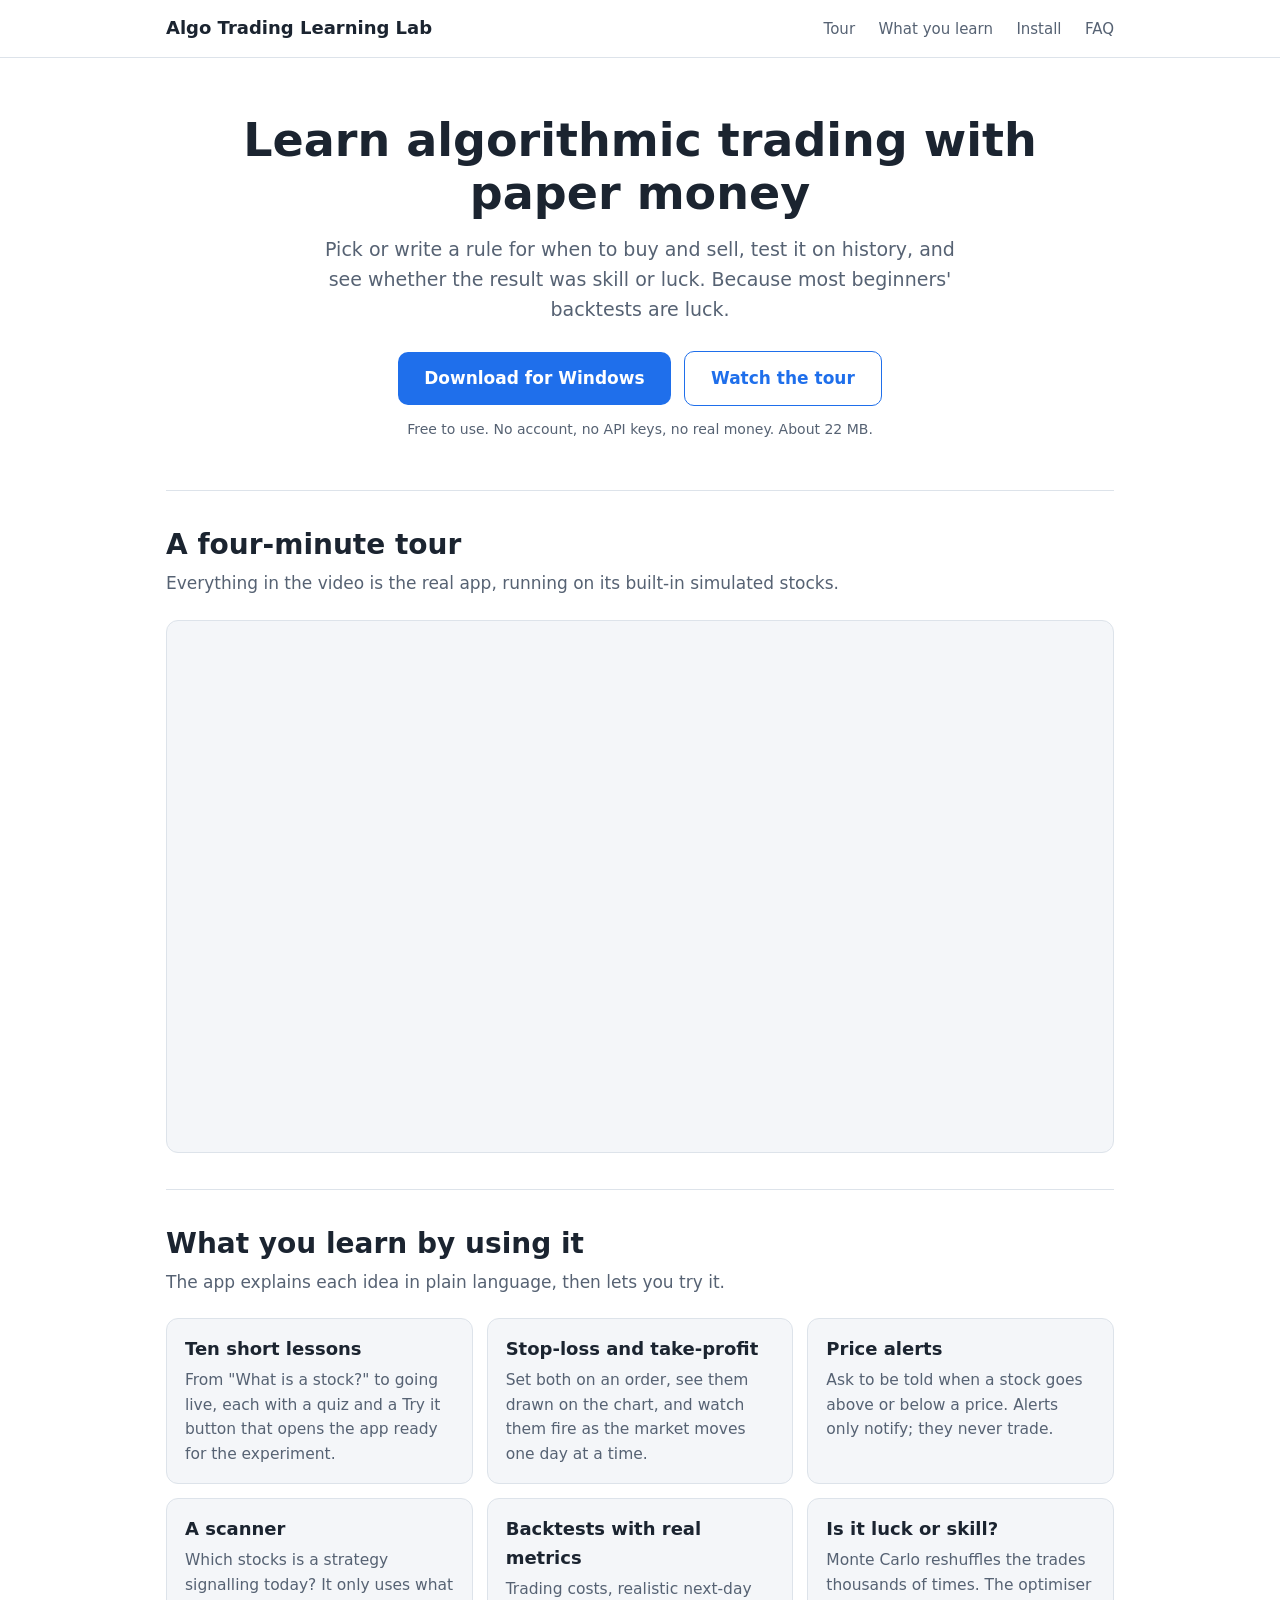
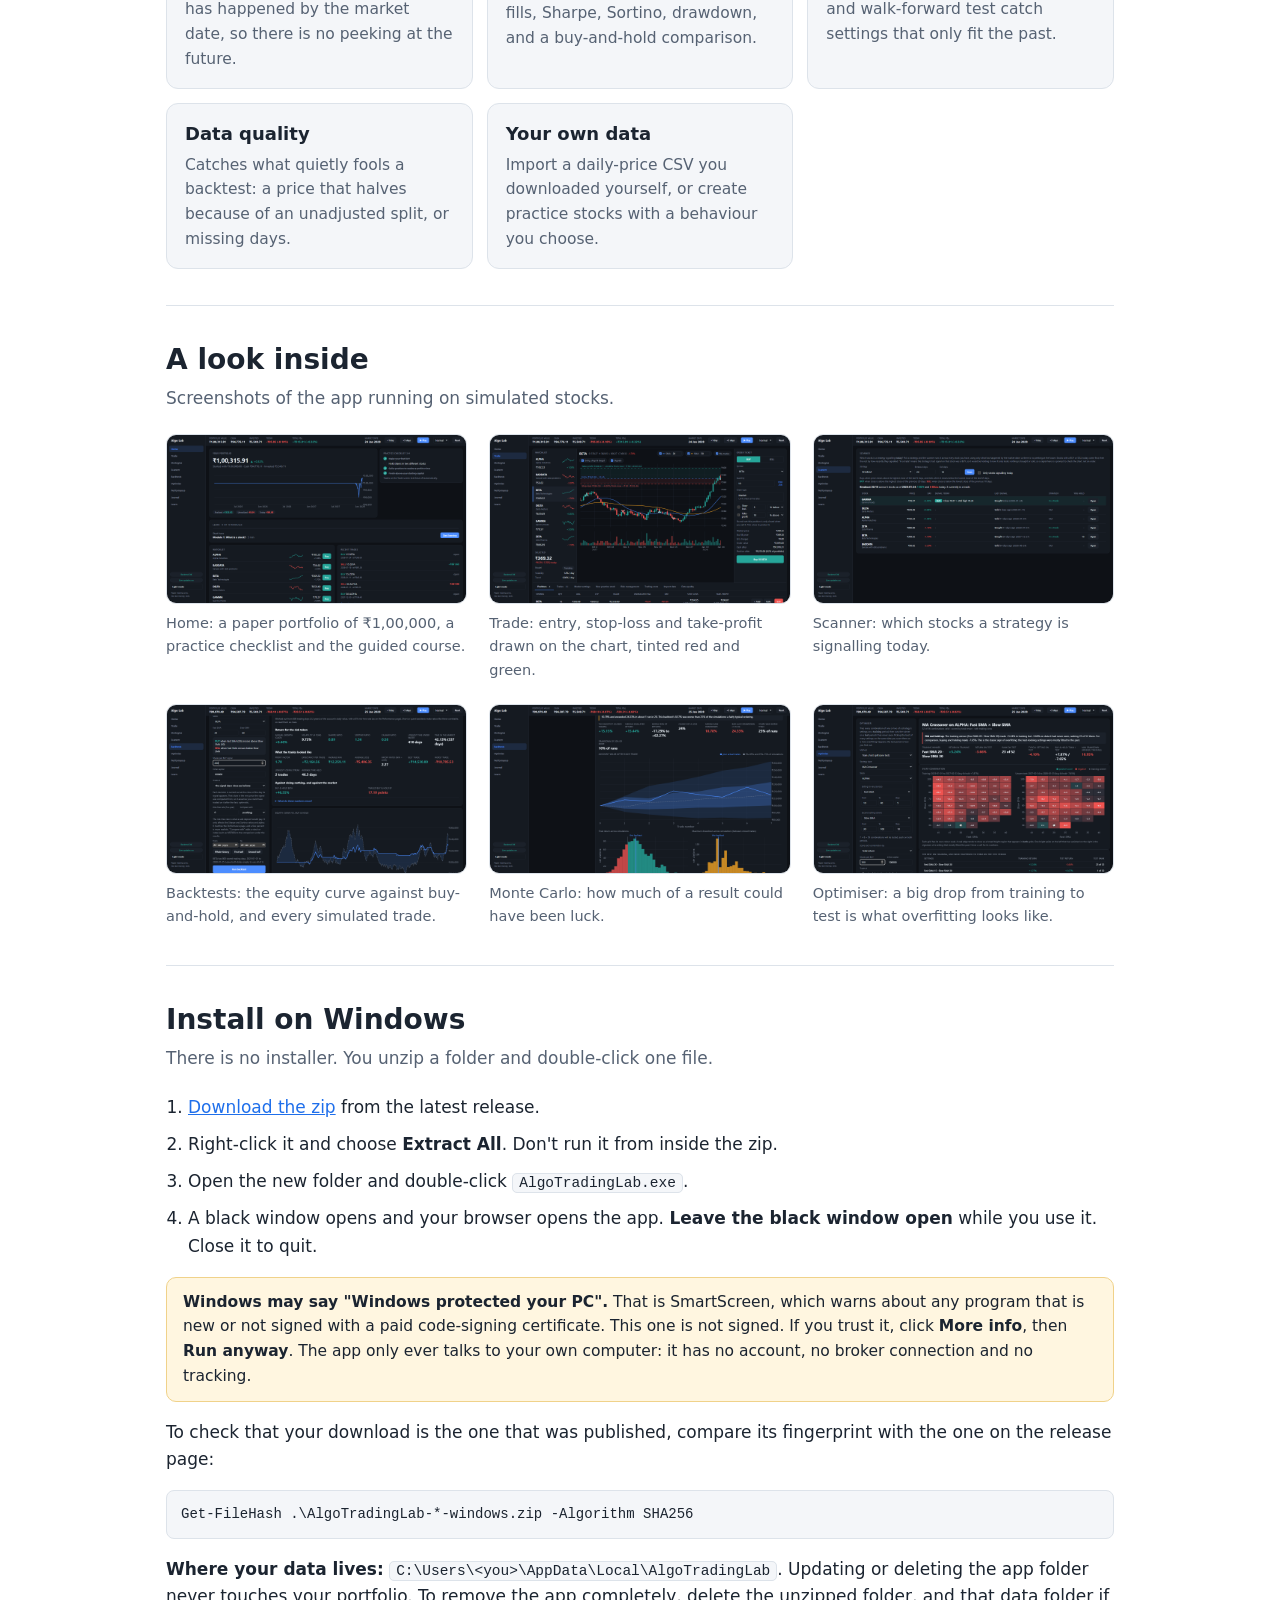
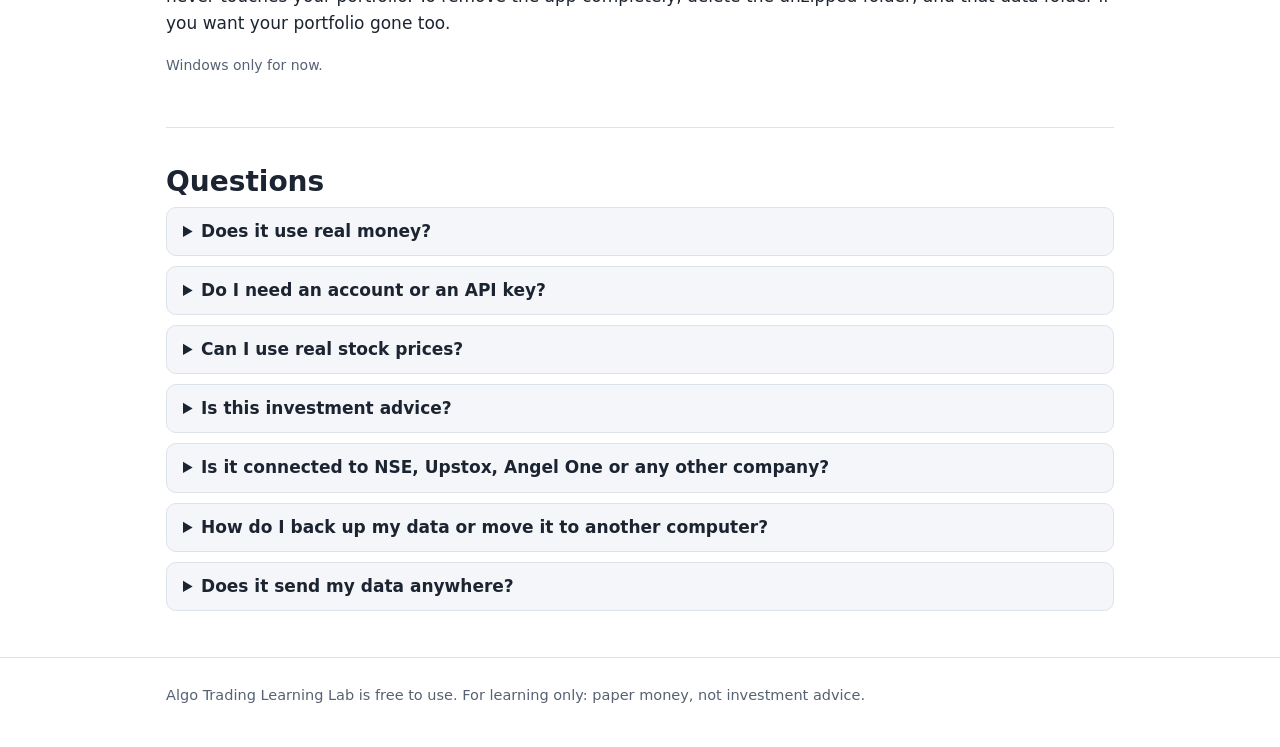
==== index.html @ 24ecd27d "Add the website and download instructions The public face of Algo Trading Learning Lab: the one-page" ====
<!DOCTYPE html>
<html lang="en">
<head>
  <meta charset="UTF-8" />
  <meta name="viewport" content="width=device-width, initial-scale=1" />
  <title>Algo Trading Learning Lab: learn algorithmic trading with paper money</title>
  <meta name="description" content="A free practice lab for algorithmic trading. Write or pick a strategy, test it on history, and see whether the result was skill or luck. Paper money only, no account, no API keys." />
  <meta property="og:title" content="Algo Trading Learning Lab" />
  <meta property="og:description" content="Learn algorithmic trading with paper money: backtests, stop-losses, alerts, Monte Carlo and overfitting checks. Free Windows download." />
  <meta property="og:image" content="https://sandeepamrutia0604-cmd.github.io/algo-trading-learning-lab/images/14-optimise.png" />
  <link rel="icon" href="data:image/svg+xml,%3Csvg xmlns='http://www.w3.org/2000/svg' viewBox='0 0 32 32'%3E%3Crect width='32' height='32' rx='7' fill='%231f6feb'/%3E%3Cpath d='M5 22l7-8 5 4 10-12' fill='none' stroke='white' stroke-width='3' stroke-linecap='round' stroke-linejoin='round'/%3E%3C/svg%3E" />
  <style>
    :root {
      --bg: #ffffff; --panel: #f4f6f9; --text: #1b2430; --muted: #566273; --line: #dde3ea;
      --accent: #1f6feb; --accent-text: #ffffff; --warn-bg: #fff6e0; --warn-line: #f0d28a;
    }
    @media (prefers-color-scheme: dark) {
      :root {
        --bg: #0f141b; --panel: #171e28; --text: #e6ebf2; --muted: #9aa7b8; --line: #28323f;
        --accent: #4c8dff; --accent-text: #0b0f15; --warn-bg: #2a2412; --warn-line: #5b4d1e;
      }
    }
    * { box-sizing: border-box; }
    html { scroll-behavior: smooth; }
    body { margin: 0; background: var(--bg); color: var(--text); font: 17px/1.6 system-ui, -apple-system, "Segoe UI", Roboto, sans-serif; }
    a { color: var(--accent); }
    .wrap { max-width: 980px; margin: 0 auto; padding: 0 16px; }
    header.top { border-bottom: 1px solid var(--line); }
    header.top .wrap { display: flex; justify-content: space-between; align-items: center; padding-top: 14px; padding-bottom: 14px; gap: 12px; flex-wrap: wrap; }
    .brand { font-weight: 700; font-size: 18px; text-decoration: none; color: var(--text); }
    nav a { margin-left: 18px; font-size: 15px; text-decoration: none; color: var(--muted); }
    nav a:hover { color: var(--text); }
    .hero { padding: 56px 0 36px; text-align: center; }
    .hero h1 { font-size: clamp(30px, 5vw, 46px); line-height: 1.15; margin: 0 0 14px; }
    .hero p.lead { font-size: 19px; color: var(--muted); max-width: 640px; margin: 0 auto 26px; }
    .btn { display: inline-block; background: var(--accent); color: var(--accent-text); padding: 13px 26px; border-radius: 10px; font-weight: 600; text-decoration: none; font-size: 17px; }
    .btn.ghost { background: transparent; color: var(--accent); border: 1px solid var(--accent); margin-left: 8px; }
    .fine { color: var(--muted); font-size: 14px; margin-top: 12px; }
    section { padding: 36px 0; border-top: 1px solid var(--line); }
    h2 { font-size: 28px; margin: 0 0 8px; line-height: 1.25; }
    p.sub { color: var(--muted); margin: 0 0 22px; }
    .video { position: relative; width: 100%; aspect-ratio: 16 / 9; border-radius: 12px; overflow: hidden; border: 1px solid var(--line); background: var(--panel); }
    .video iframe { position: absolute; inset: 0; width: 100%; height: 100%; border: 0; }
    .grid { display: grid; grid-template-columns: repeat(auto-fit, minmax(260px, 1fr)); gap: 14px; }
    .card { background: var(--panel); border: 1px solid var(--line); border-radius: 12px; padding: 16px 18px; }
    .card h3 { margin: 0 0 4px; font-size: 18px; }
    .card p { margin: 0; color: var(--muted); font-size: 15.5px; }
    figure { margin: 0; }
    figure img { width: 100%; height: auto; display: block; border-radius: 10px; border: 1px solid var(--line); }
    figcaption { color: var(--muted); font-size: 14.5px; margin-top: 8px; }
    .shots { display: grid; grid-template-columns: repeat(auto-fit, minmax(300px, 1fr)); gap: 22px; }
    ol.steps { padding-left: 22px; }
    ol.steps li { margin-bottom: 10px; }
    code { background: var(--panel); border: 1px solid var(--line); border-radius: 5px; padding: 1px 6px; font-size: 14.5px; }
    pre { background: var(--panel); border: 1px solid var(--line); border-radius: 8px; padding: 12px 14px; overflow-x: auto; font-size: 14px; }
    .note { background: var(--warn-bg); border: 1px solid var(--warn-line); border-radius: 10px; padding: 12px 16px; margin: 16px 0; font-size: 15.5px; }
    details { border: 1px solid var(--line); border-radius: 10px; padding: 10px 16px; margin-bottom: 10px; background: var(--panel); }
    summary { cursor: pointer; font-weight: 600; }
    details p { color: var(--muted); margin: 8px 0 2px; font-size: 16px; }
    footer { border-top: 1px solid var(--line); padding: 26px 0 40px; color: var(--muted); font-size: 14.5px; }
    @media (max-width: 560px) { nav a { margin-left: 12px; } .btn.ghost { margin: 10px 0 0; } }
  </style>
</head>
<body>
  <header class="top">
    <div class="wrap">
      <a class="brand" href="#">Algo Trading Learning Lab</a>
      <nav>
        <a href="#tour">Tour</a>
        <a href="#learn">What you learn</a>
        <a href="#install">Install</a>
        <a href="#faq">FAQ</a>
      </nav>
    </div>
  </header>

  <main>
    <div class="wrap">
      <div class="hero">
        <h1>Learn algorithmic trading with paper money</h1>
        <p class="lead">Pick or write a rule for when to buy and sell, test it on history, and see whether the result was skill or luck. Because most beginners' backtests are luck.</p>
        <a class="btn" href="https://github.com/sandeepamrutia0604-cmd/algo-trading-learning-lab/releases/latest">Download for Windows</a>
        <a class="btn ghost" href="#tour">Watch the tour</a>
        <p class="fine">Free to use. No account, no API keys, no real money. About 22 MB.</p>
      </div>

      <section id="tour">
        <h2>A four-minute tour</h2>
        <p class="sub">Everything in the video is the real app, running on its built-in simulated stocks.</p>
        <div class="video">
          <iframe src="https://www.youtube-nocookie.com/embed/XV_4WqOabwU" title="Algo Trading Learning Lab: four-minute tour" loading="lazy" allow="accelerometer; encrypted-media; picture-in-picture" allowfullscreen></iframe>
        </div>
      </section>

      <section id="learn">
        <h2>What you learn by using it</h2>
        <p class="sub">The app explains each idea in plain language, then lets you try it.</p>
        <div class="grid">
          <div class="card"><h3>Ten short lessons</h3><p>From "What is a stock?" to going live, each with a quiz and a Try it button that opens the app ready for the experiment.</p></div>
          <div class="card"><h3>Stop-loss and take-profit</h3><p>Set both on an order, see them drawn on the chart, and watch them fire as the market moves one day at a time.</p></div>
          <div class="card"><h3>Price alerts</h3><p>Ask to be told when a stock goes above or below a price. Alerts only notify; they never trade.</p></div>
          <div class="card"><h3>A scanner</h3><p>Which stocks is a strategy signalling today? It only uses what has happened by the market date, so there is no peeking at the future.</p></div>
          <div class="card"><h3>Backtests with real metrics</h3><p>Trading costs, realistic next-day fills, Sharpe, Sortino, drawdown, and a buy-and-hold comparison.</p></div>
          <div class="card"><h3>Is it luck or skill?</h3><p>Monte Carlo reshuffles the trades thousands of times. The optimiser and walk-forward test catch settings that only fit the past.</p></div>
          <div class="card"><h3>Data quality</h3><p>Catches what quietly fools a backtest: a price that halves because of an unadjusted split, or missing days.</p></div>
          <div class="card"><h3>Your own data</h3><p>Import a daily-price CSV you downloaded yourself, or create practice stocks with a behaviour you choose.</p></div>
        </div>
      </section>

      <section>
        <h2>A look inside</h2>
        <p class="sub">Screenshots of the app running on simulated stocks.</p>
        <div class="shots">
          <figure><img loading="lazy" src="images/01-home.png" alt="The Home page with a paper portfolio and a practice checklist" /><figcaption>Home: a paper portfolio of ₹1,00,000, a practice checklist and the guided course.</figcaption></figure>
          <figure><img loading="lazy" src="images/06-position-lines.png" alt="A candlestick chart with entry, stop-loss and take-profit lines" /><figcaption>Trade: entry, stop-loss and take-profit drawn on the chart, tinted red and green.</figcaption></figure>
          <figure><img loading="lazy" src="images/04-scanner.png" alt="The Scanner page listing stocks with a buy signal" /><figcaption>Scanner: which stocks a strategy is signalling today.</figcaption></figure>
          <figure><img loading="lazy" src="images/11-backtest.png" alt="Backtest results with an equity curve" /><figcaption>Backtests: the equity curve against buy-and-hold, and every simulated trade.</figcaption></figure>
          <figure><img loading="lazy" src="images/13-monte-carlo.png" alt="A Monte Carlo spread of outcomes" /><figcaption>Monte Carlo: how much of a result could have been luck.</figcaption></figure>
          <figure><img loading="lazy" src="images/14-optimise.png" alt="The optimiser showing the winning settings did not hold up" /><figcaption>Optimiser: a big drop from training to test is what overfitting looks like.</figcaption></figure>
        </div>
      </section>

      <section id="install">
        <h2>Install on Windows</h2>
        <p class="sub">There is no installer. You unzip a folder and double-click one file.</p>
        <ol class="steps">
          <li><a href="https://github.com/sandeepamrutia0604-cmd/algo-trading-learning-lab/releases/latest">Download the zip</a> from the latest release.</li>
          <li>Right-click it and choose <b>Extract All</b>. Don't run it from inside the zip.</li>
          <li>Open the new folder and double-click <code>AlgoTradingLab.exe</code>.</li>
          <li>A black window opens and your browser opens the app. <b>Leave the black window open</b> while you use it. Close it to quit.</li>
        </ol>
        <div class="note">
          <b>Windows may say "Windows protected your PC".</b> That is SmartScreen, which warns about any program that
          is new or not signed with a paid code-signing certificate. This one is not signed. If you trust it, click <b>More info</b>,
          then <b>Run anyway</b>. The app only ever talks to your own computer: it has no account, no
          broker connection and no tracking.
        </div>
        <p>To check that your download is the one that was published, compare its fingerprint with the one on the release page:</p>
        <pre>Get-FileHash .\AlgoTradingLab-*-windows.zip -Algorithm SHA256</pre>
        <p><b>Where your data lives:</b> <code>C:\Users\&lt;you&gt;\AppData\Local\AlgoTradingLab</code>. Updating or deleting the app folder never touches your portfolio.
          To remove the app completely, delete the unzipped folder, and that data folder if you want your portfolio gone too.</p>
        <p class="fine">Windows only for now.</p>
      </section>

      <section id="faq">
        <h2>Questions</h2>
        <details><summary>Does it use real money?</summary><p>No. Every trade is paper money. The app never places a real order and never connects to a broker.</p></details>
        <details><summary>Do I need an account or an API key?</summary><p>No. The Windows download works with simulated stocks and with price files you import yourself. Nothing to sign up for, nothing to enter.</p></details>
        <details><summary>Can I use real stock prices?</summary><p>Yes, with a file. Download daily price history (date, open, high, low, close, volume) as a CSV from a source whose terms let you use it this way, then open <b>Trade, Import data</b>. The stock replays day by day on the app's market clock.</p></details>
        <details><summary>Is this investment advice?</summary><p>No. It is an educational tool. Simulated results, and even backtests on real history, say little about what a strategy will do next. Nothing here tells you to buy or sell anything.</p></details>
        <details><summary>Is it connected to NSE, Upstox, Angel One or any other company?</summary><p>No. It is an independent learning project and is not affiliated with or endorsed by any exchange or broker.</p></details>
        <details><summary>How do I back up my data or move it to another computer?</summary><p>Open <b>Trade, Backup</b> and press <b>Download backup</b>. You get one file with your whole portfolio, trades, strategies, saved backtests and price history. On the other computer, install the app and use <b>Restore</b> with that file. The Backup tab can also move your Learn progress, and the Trades, Positions and Backtests pages have <b>Export CSV</b> buttons for spreadsheets.</p></details>
        <details><summary>Does it send my data anywhere?</summary><p>No. It runs on your own computer, listens only on your own machine, and keeps its data in the folder above.</p></details>
      </section>
    </div>
  </main>

  <footer>
    <div class="wrap">
      Algo Trading Learning Lab is free to use. For learning only: paper money, not investment advice.
    </div>
  </footer>
</body>
</html>
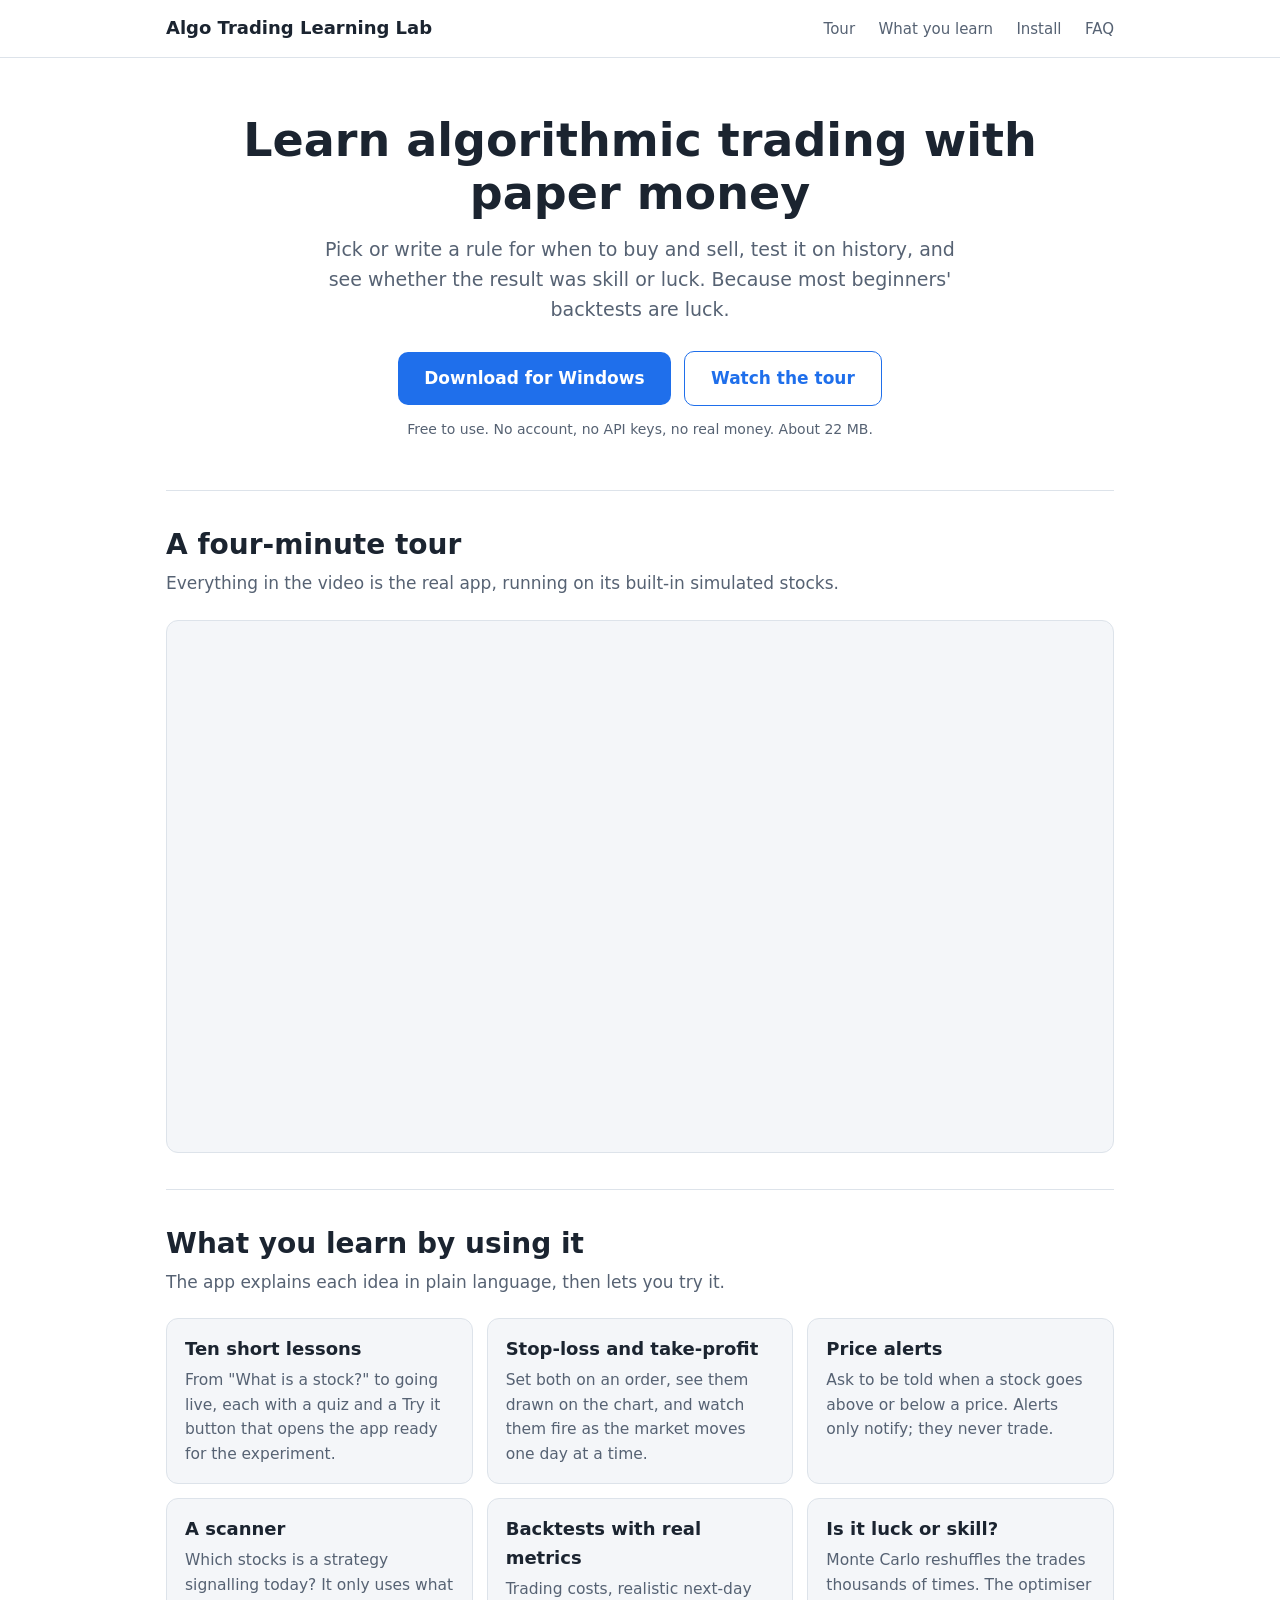
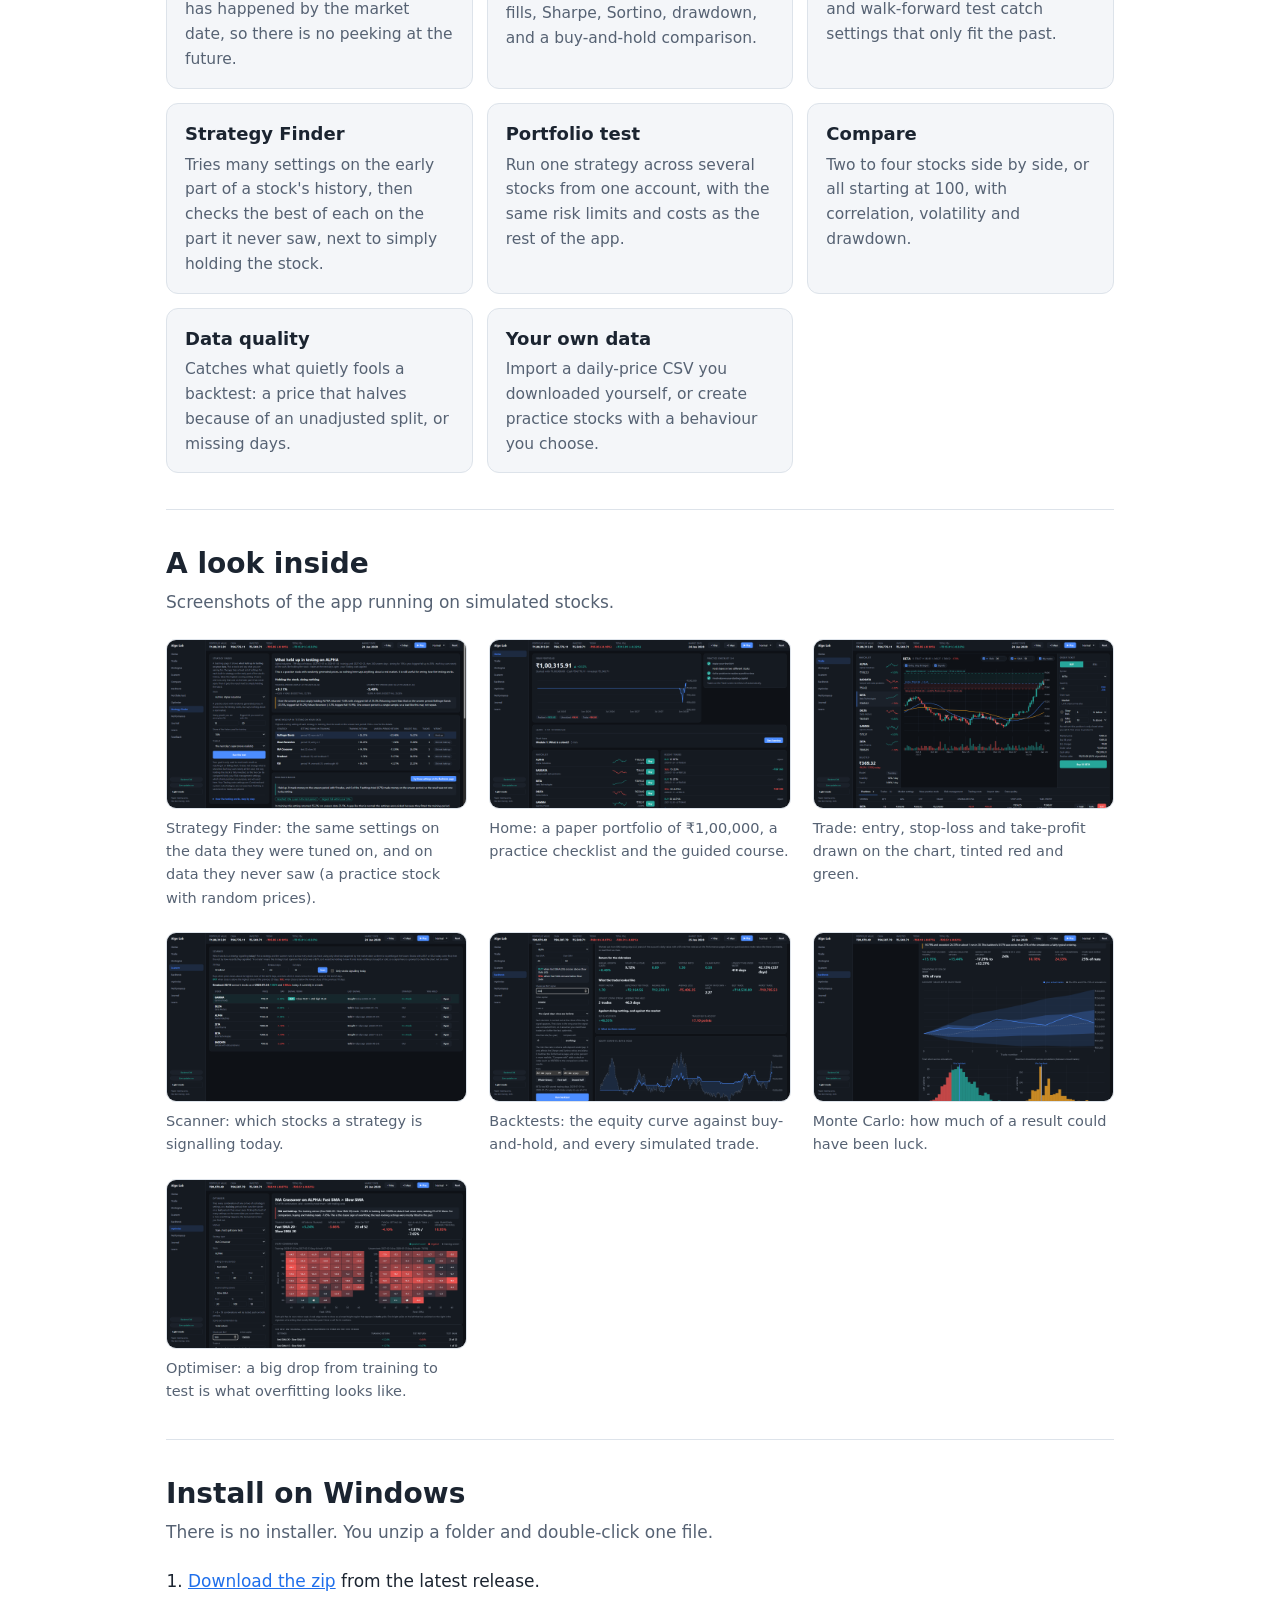
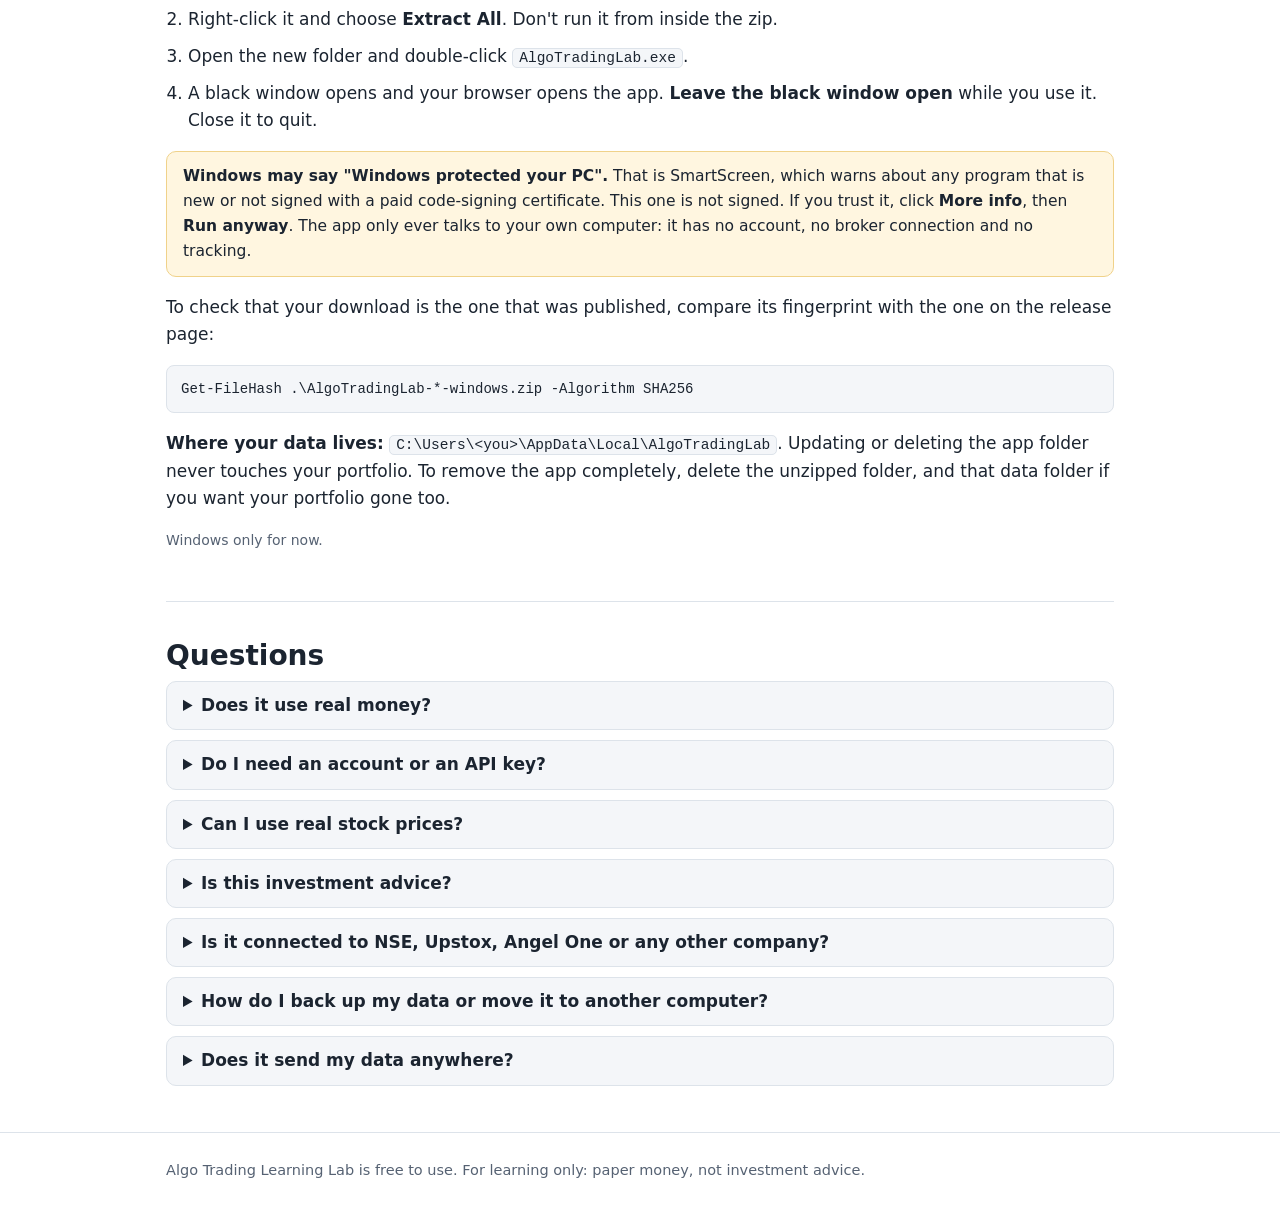
==== commit 04b261a6: "Add the newer features to the website Cards for the Strategy Finder, Portfolio test and Compare page" ====
--- a/index.html
+++ b/index.html
@@ -6,7 +6,7 @@
   <title>Algo Trading Learning Lab: learn algorithmic trading with paper money</title>
   <meta name="description" content="A free practice lab for algorithmic trading. Write or pick a strategy, test it on history, and see whether the result was skill or luck. Paper money only, no account, no API keys." />
   <meta property="og:title" content="Algo Trading Learning Lab" />
-  <meta property="og:description" content="Learn algorithmic trading with paper money: backtests, stop-losses, alerts, Monte Carlo and overfitting checks. Free Windows download." />
+  <meta property="og:description" content="Learn algorithmic trading with paper money: backtests, stop-losses, alerts, Monte Carlo and overfitting checks. Strategy Finder, Portfolio test and more. Free Windows download." />
   <meta property="og:image" content="https://sandeepamrutia0604-cmd.github.io/algo-trading-learning-lab/images/14-optimise.png" />
   <link rel="icon" href="data:image/svg+xml,%3Csvg xmlns='http://www.w3.org/2000/svg' viewBox='0 0 32 32'%3E%3Crect width='32' height='32' rx='7' fill='%231f6feb'/%3E%3Cpath d='M5 22l7-8 5 4 10-12' fill='none' stroke='white' stroke-width='3' stroke-linecap='round' stroke-linejoin='round'/%3E%3C/svg%3E" />
   <style>
@@ -102,6 +102,9 @@
           <div class="card"><h3>A scanner</h3><p>Which stocks is a strategy signalling today? It only uses what has happened by the market date, so there is no peeking at the future.</p></div>
           <div class="card"><h3>Backtests with real metrics</h3><p>Trading costs, realistic next-day fills, Sharpe, Sortino, drawdown, and a buy-and-hold comparison.</p></div>
           <div class="card"><h3>Is it luck or skill?</h3><p>Monte Carlo reshuffles the trades thousands of times. The optimiser and walk-forward test catch settings that only fit the past.</p></div>
+          <div class="card"><h3>Strategy Finder</h3><p>Tries many settings on the early part of a stock's history, then checks the best of each on the part it never saw, next to simply holding the stock.</p></div>
+          <div class="card"><h3>Portfolio test</h3><p>Run one strategy across several stocks from one account, with the same risk limits and costs as the rest of the app.</p></div>
+          <div class="card"><h3>Compare</h3><p>Two to four stocks side by side, or all starting at 100, with correlation, volatility and drawdown.</p></div>
           <div class="card"><h3>Data quality</h3><p>Catches what quietly fools a backtest: a price that halves because of an unadjusted split, or missing days.</p></div>
           <div class="card"><h3>Your own data</h3><p>Import a daily-price CSV you downloaded yourself, or create practice stocks with a behaviour you choose.</p></div>
         </div>
@@ -111,6 +114,7 @@
         <h2>A look inside</h2>
         <p class="sub">Screenshots of the app running on simulated stocks.</p>
         <div class="shots">
+          <figure><img loading="lazy" src="images/20-strategy-finder.png" alt="The Strategy Finder comparing training and unseen-period returns for five strategies on a practice stock" /><figcaption>Strategy Finder: the same settings on the data they were tuned on, and on data they never saw (a practice stock with random prices).</figcaption></figure>
           <figure><img loading="lazy" src="images/01-home.png" alt="The Home page with a paper portfolio and a practice checklist" /><figcaption>Home: a paper portfolio of ₹1,00,000, a practice checklist and the guided course.</figcaption></figure>
           <figure><img loading="lazy" src="images/06-position-lines.png" alt="A candlestick chart with entry, stop-loss and take-profit lines" /><figcaption>Trade: entry, stop-loss and take-profit drawn on the chart, tinted red and green.</figcaption></figure>
           <figure><img loading="lazy" src="images/04-scanner.png" alt="The Scanner page listing stocks with a buy signal" /><figcaption>Scanner: which stocks a strategy is signalling today.</figcaption></figure>
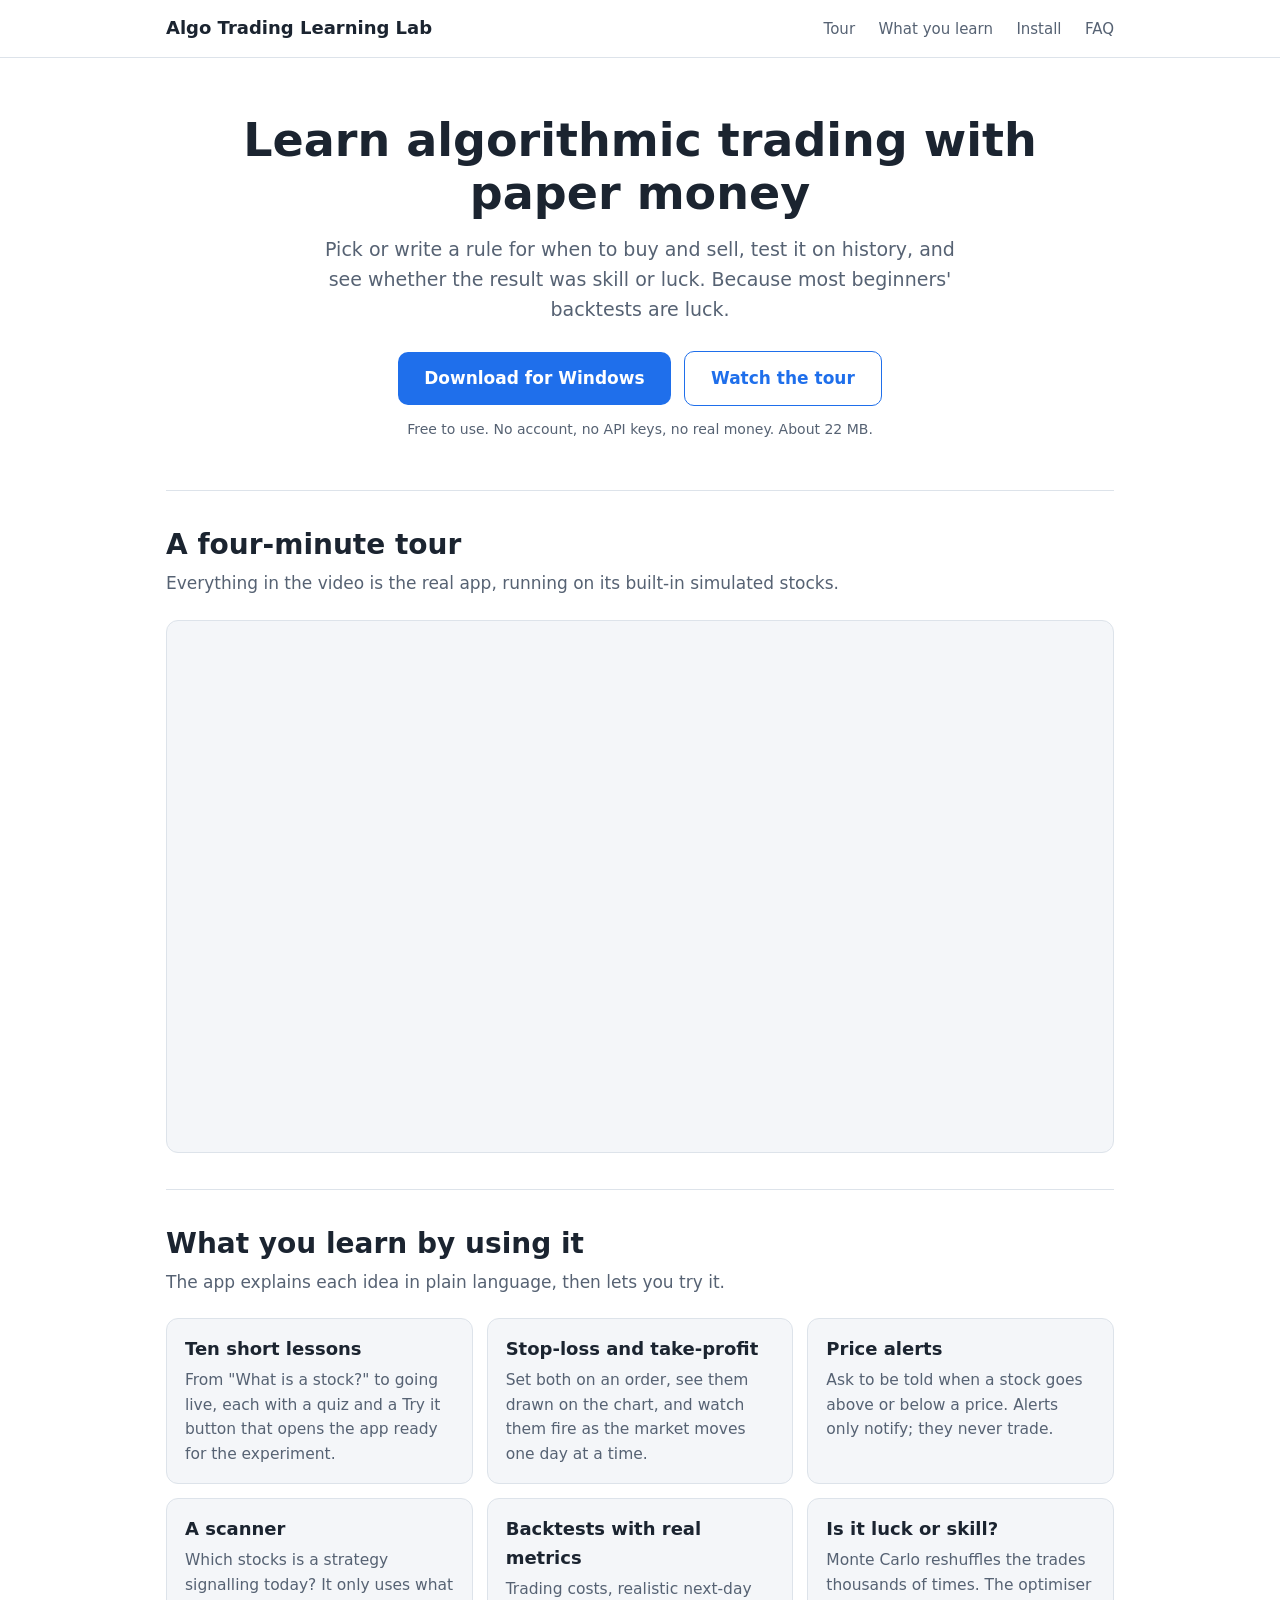
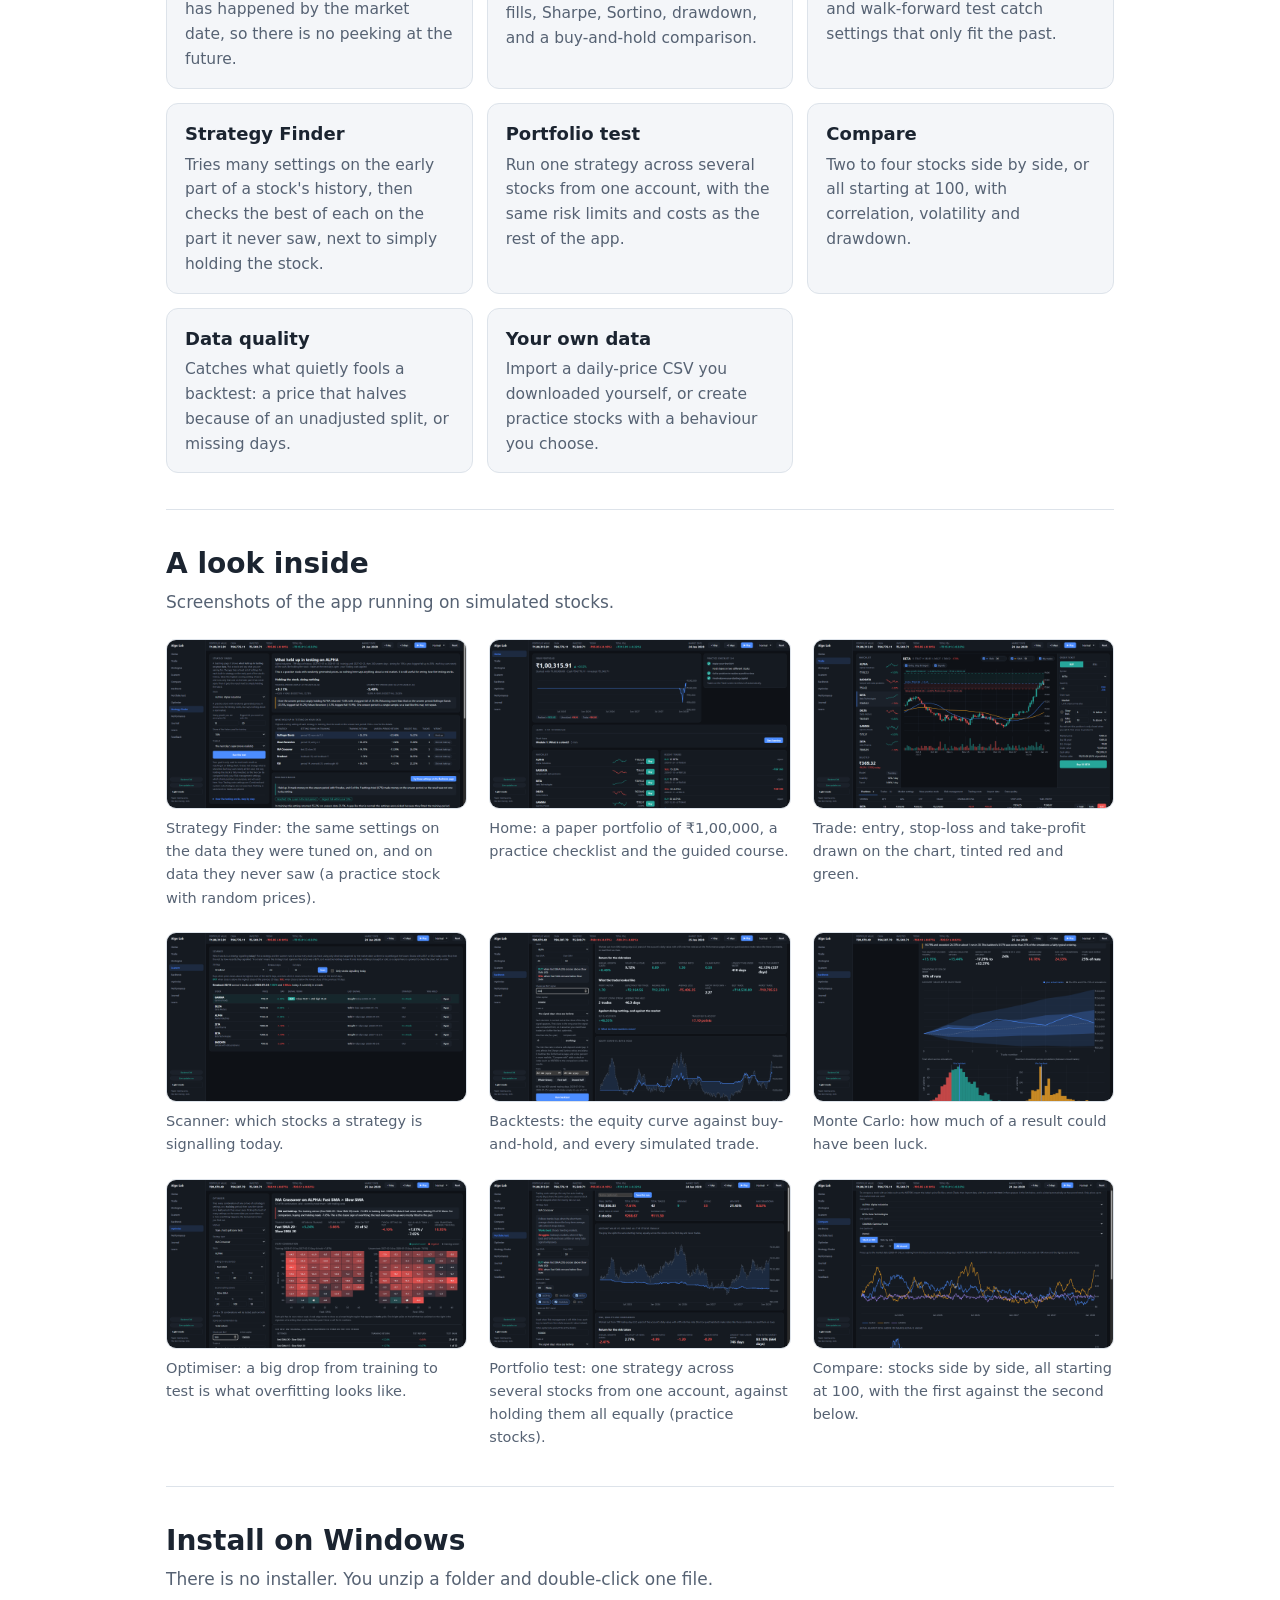
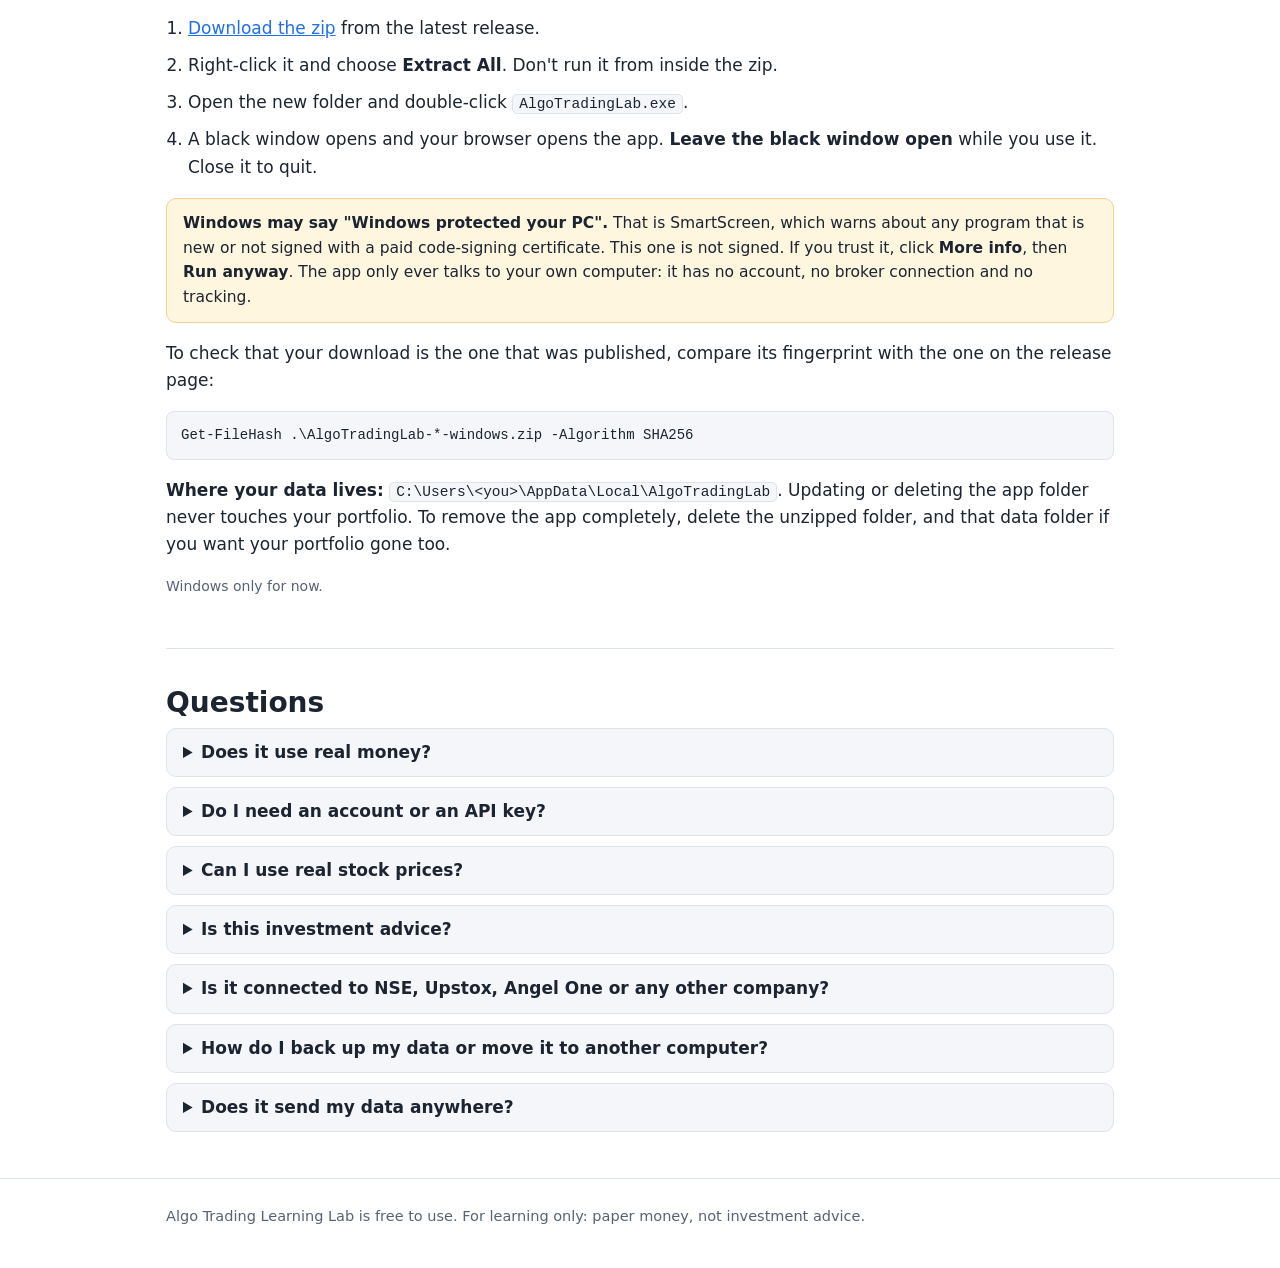
==== commit 8f2cd887: "Add Portfolio test and Compare screenshots to the website Two more screenshots in "A look inside", f" ====
--- a/index.html
+++ b/index.html
@@ -121,6 +121,8 @@
           <figure><img loading="lazy" src="images/11-backtest.png" alt="Backtest results with an equity curve" /><figcaption>Backtests: the equity curve against buy-and-hold, and every simulated trade.</figcaption></figure>
           <figure><img loading="lazy" src="images/13-monte-carlo.png" alt="A Monte Carlo spread of outcomes" /><figcaption>Monte Carlo: how much of a result could have been luck.</figcaption></figure>
           <figure><img loading="lazy" src="images/14-optimise.png" alt="The optimiser showing the winning settings did not hold up" /><figcaption>Optimiser: a big drop from training to test is what overfitting looks like.</figcaption></figure>
+          <figure><img loading="lazy" src="images/22-portfolio-test.png" alt="The Portfolio test showing one strategy run across four stocks from one account, against holding them equally" /><figcaption>Portfolio test: one strategy across several stocks from one account, against holding them all equally (practice stocks).</figcaption></figure>
+          <figure><img loading="lazy" src="images/23-compare.png" alt="The Compare page with three stocks all starting at 100 on one chart" /><figcaption>Compare: stocks side by side, all starting at 100, with the first against the second below.</figcaption></figure>
         </div>
       </section>
 
